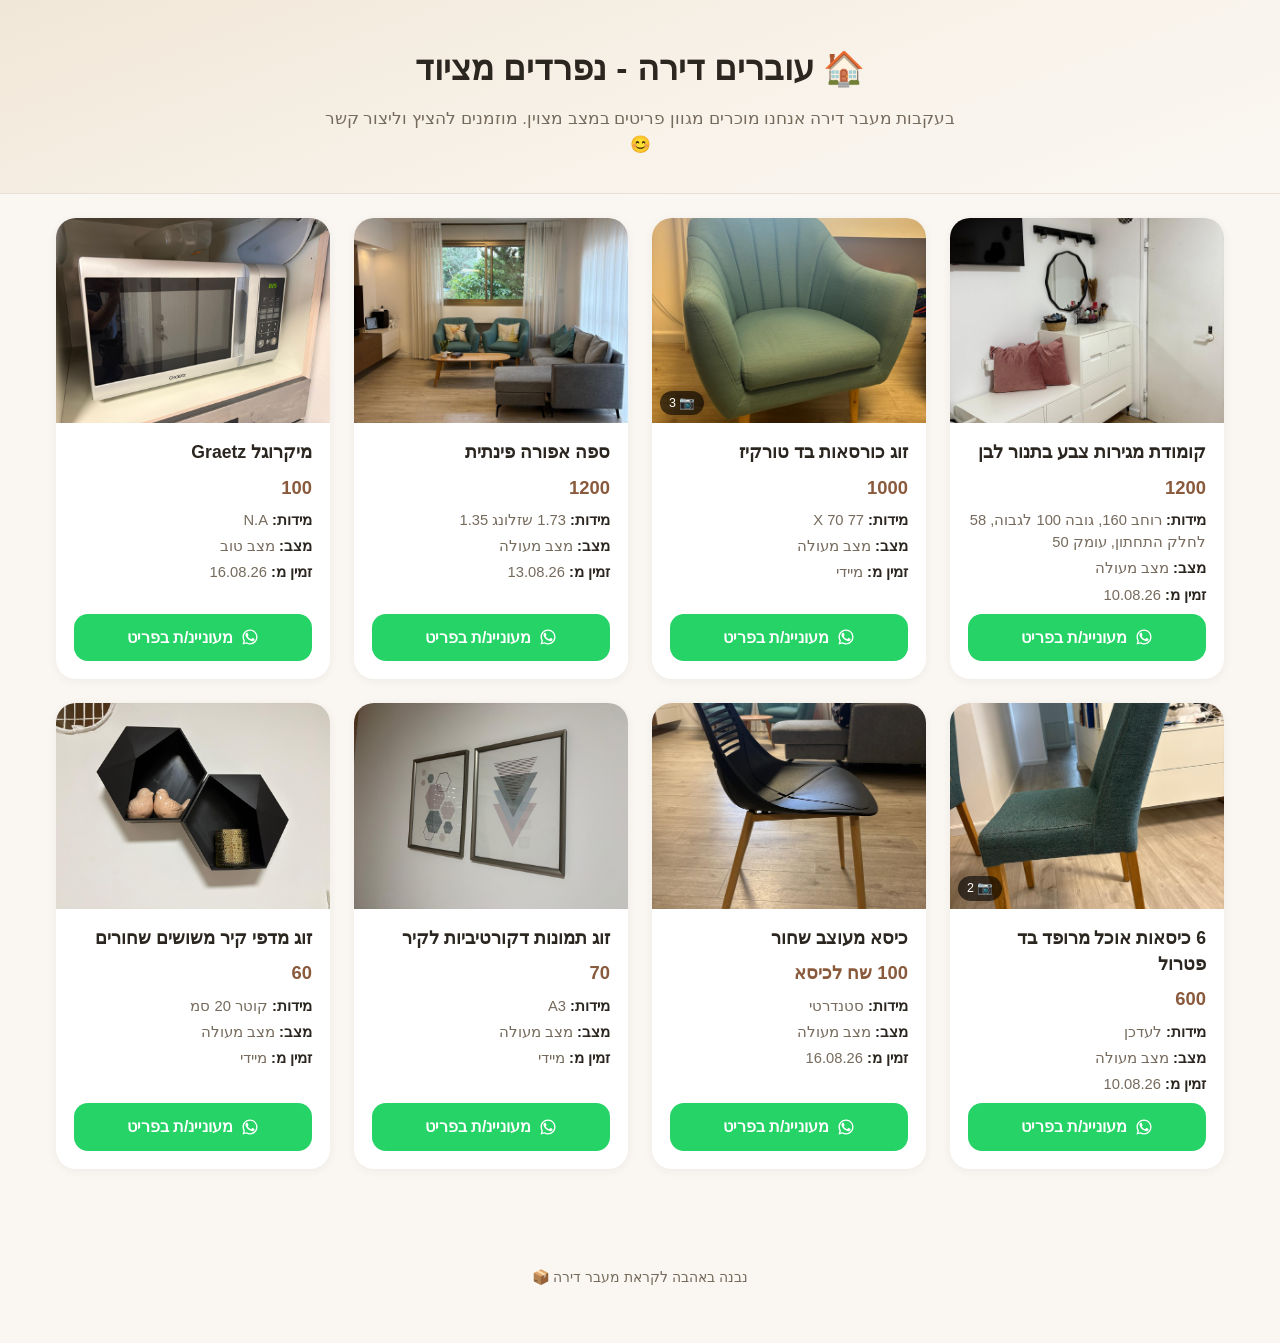
==== index.html @ f16ab115 "Initial commit: moving-sale static site Mobile-first HTML/CSS/JS site for selling used furniture wit" ====
<!DOCTYPE html>
<html lang="he" dir="rtl">
<head>
  <meta charset="UTF-8" />
  <meta name="viewport" content="width=device-width, initial-scale=1.0" />
  <title>עוברים דירה - נפרדים מציוד</title>
  <meta name="description" content="פריטי בית איכותיים למכירה בעקבות מעבר דירה" />
  <link rel="stylesheet" href="styles.css" />
</head>
<body>
  <header class="hero">
    <div class="hero__content">
      <h1 class="hero__title">🏠 עוברים דירה - נפרדים מציוד</h1>
      <p class="hero__subtitle">
        בעקבות מעבר דירה אנחנו מוכרים מגוון פריטים במצב מצוין. מוזמנים להציץ וליצור קשר 😊
      </p>
    </div>
  </header>

  <main class="container">
    <section id="products-grid" class="grid" aria-label="רשימת מוצרים">
      <!-- המוצרים מוזרקים כאן דינמית ע"י js/app.js -->
    </section>
  </main>

  <footer class="site-footer">
    <p>נבנה באהבה לקראת מעבר דירה 📦</p>
  </footer>

  <div id="lightbox" class="lightbox" hidden>
    <button type="button" class="lightbox__close" aria-label="סגירה">&times;</button>
    <button type="button" class="lightbox__nav lightbox__nav--prev" aria-label="התמונה הקודמת">‹</button>
    <img class="lightbox__image" src="" alt="" />
    <button type="button" class="lightbox__nav lightbox__nav--next" aria-label="התמונה הבאה">›</button>
    <span class="lightbox__counter"></span>
    <div class="lightbox__dots"></div>
  </div>

  <script src="js/config.js"></script>
  <script src="js/products.js"></script>
  <script src="js/utils.js"></script>
  <script src="js/lightbox.js"></script>
  <script src="js/app.js"></script>
</body>
</html>
---- styles.css ----
/* ===== משתנים גלובליים ===== */
:root {
  --color-bg: #faf7f2;
  --color-surface: #ffffff;
  --color-text: #2b2620;
  --color-text-muted: #756a5c;
  --color-border: #e8e0d5;
  --color-accent: #a9714f;
  --color-accent-dark: #8a5a3d;
  --color-whatsapp: #25d366;
  --color-whatsapp-dark: #1fb455;
  --color-sold: #9b9186;

  --radius-md: 14px;
  --radius-lg: 20px;
  --shadow-card: 0 2px 10px rgba(43, 38, 32, 0.06);
  --shadow-card-hover: 0 10px 24px rgba(43, 38, 32, 0.12);

  --font-main: "Segoe UI", "Heebo", Arial, sans-serif;
}

* {
  box-sizing: border-box;
}

html {
  -webkit-text-size-adjust: 100%;
}

body {
  margin: 0;
  font-family: var(--font-main);
  background: var(--color-bg);
  color: var(--color-text);
  line-height: 1.5;
}

img {
  max-width: 100%;
  display: block;
}

/* ===== Hero ===== */
.hero {
  background: linear-gradient(160deg, #f1e7d8 0%, #f8f2e9 55%, #faf7f2 100%);
  padding: 44px 20px 36px;
  text-align: center;
  border-bottom: 1px solid var(--color-border);
}

.hero__content {
  max-width: 640px;
  margin: 0 auto;
}

.hero__title {
  font-size: clamp(1.5rem, 5vw, 2.1rem);
  margin: 0 0 12px;
  color: var(--color-text);
}

.hero__subtitle {
  font-size: 1.05rem;
  color: var(--color-text-muted);
  margin: 0;
}

/* ===== Layout ===== */
.container {
  max-width: 1200px;
  margin: 0 auto;
  padding: 24px 16px 60px;
}

.grid {
  display: grid;
  grid-template-columns: 1fr;
  gap: 20px;
}

@media (min-width: 560px) {
  .grid {
    grid-template-columns: repeat(2, 1fr);
  }
}

@media (min-width: 900px) {
  .grid {
    grid-template-columns: repeat(3, 1fr);
    gap: 24px;
  }
}

@media (min-width: 1200px) {
  .grid {
    grid-template-columns: repeat(4, 1fr);
  }
}

.empty-state {
  text-align: center;
  color: var(--color-text-muted);
  grid-column: 1 / -1;
  padding: 40px 0;
}

/* ===== Card ===== */
.card {
  background: var(--color-surface);
  border-radius: var(--radius-lg);
  overflow: hidden;
  box-shadow: var(--shadow-card);
  transition: transform 0.2s ease, box-shadow 0.2s ease, opacity 0.2s ease;
  display: flex;
  flex-direction: column;
}

.card:hover {
  transform: translateY(-3px);
  box-shadow: var(--shadow-card-hover);
}

.card__image-wrap {
  position: relative;
  aspect-ratio: 4 / 3;
  overflow: hidden;
  background: #efe9df;
  cursor: pointer;
}

.card__image-wrap:focus-visible {
  outline: 3px solid var(--color-accent);
  outline-offset: -3px;
}

.card__image {
  width: 100%;
  height: 100%;
  object-fit: cover;
  transition: transform 0.25s ease;
}

.card__image-wrap:hover .card__image {
  transform: scale(1.04);
}

.card__gallery-badge {
  position: absolute;
  bottom: 8px;
  left: 8px;
  background: rgba(0, 0, 0, 0.6);
  color: #fff;
  font-size: 0.78rem;
  padding: 3px 9px;
  border-radius: 999px;
  display: inline-flex;
  align-items: center;
  gap: 4px;
}

.card__overlay {
  position: absolute;
  inset: 0;
  background: rgba(43, 38, 32, 0.55);
  color: #fff;
  display: flex;
  align-items: center;
  justify-content: center;
  font-size: 1.6rem;
  font-weight: 700;
  letter-spacing: 1px;
}

.card__body {
  padding: 16px 18px 18px;
  display: flex;
  flex-direction: column;
  gap: 8px;
  flex: 1;
}

.card__title {
  margin: 0;
  font-size: 1.1rem;
  color: var(--color-text);
}

.card__price {
  margin: 0;
  font-size: 1.15rem;
  font-weight: 700;
  color: var(--color-accent-dark);
}

.card__details {
  list-style: none;
  margin: 0;
  padding: 0;
  display: flex;
  flex-direction: column;
  gap: 4px;
  font-size: 0.92rem;
  color: var(--color-text-muted);
}

.card__label {
  color: var(--color-text);
  font-weight: 600;
}

/* ===== מוצר שנמכר ===== */
.card--sold {
  opacity: 0.65;
}

.card--sold .card__title,
.card--sold .card__price {
  color: var(--color-sold);
}

.card--sold:hover {
  transform: none;
  box-shadow: var(--shadow-card);
}

/* ===== כפתורים ===== */
.btn {
  margin-top: auto;
  display: inline-flex;
  align-items: center;
  justify-content: center;
  gap: 8px;
  padding: 12px 16px;
  border: none;
  border-radius: var(--radius-md);
  font-size: 0.98rem;
  font-weight: 600;
  cursor: pointer;
  text-decoration: none;
  transition: background 0.15s ease, transform 0.1s ease;
}

.btn:active {
  transform: scale(0.98);
}

.btn--whatsapp {
  background: var(--color-whatsapp);
  color: #fff;
}

.btn--whatsapp:hover {
  background: var(--color-whatsapp-dark);
}

.btn__icon {
  width: 18px;
  height: 18px;
  fill: currentColor;
  flex-shrink: 0;
}

.btn--sold {
  background: var(--color-border);
  color: var(--color-text-muted);
  cursor: not-allowed;
}

/* ===== Lightbox (תצוגת תמונה מוגדלת) ===== */
body.no-scroll {
  overflow: hidden;
}

.lightbox {
  position: fixed;
  inset: 0;
  z-index: 100;
  background: rgba(20, 17, 13, 0.92);
  display: flex;
  align-items: center;
  justify-content: center;
}

.lightbox[hidden] {
  display: none;
}

.lightbox__image {
  max-width: min(92vw, 900px);
  max-height: 82vh;
  object-fit: contain;
  border-radius: 8px;
  box-shadow: 0 10px 40px rgba(0, 0, 0, 0.5);
}

.lightbox__close {
  position: absolute;
  top: 16px;
  left: 16px;
  width: 40px;
  height: 40px;
  border-radius: 50%;
  border: none;
  background: rgba(255, 255, 255, 0.12);
  color: #fff;
  font-size: 1.6rem;
  line-height: 1;
  cursor: pointer;
}

.lightbox__close:hover {
  background: rgba(255, 255, 255, 0.22);
}

.lightbox__nav {
  position: absolute;
  top: 50%;
  transform: translateY(-50%);
  width: 48px;
  height: 48px;
  border-radius: 50%;
  border: none;
  background: rgba(255, 255, 255, 0.12);
  color: #fff;
  font-size: 2rem;
  line-height: 1;
  cursor: pointer;
  display: flex;
  align-items: center;
  justify-content: center;
}

.lightbox__nav:hover {
  background: rgba(255, 255, 255, 0.22);
}

.lightbox__nav--prev {
  right: 12px;
}

.lightbox__nav--next {
  left: 12px;
}

.lightbox__counter {
  position: absolute;
  top: 16px;
  right: 16px;
  color: #fff;
  background: rgba(255, 255, 255, 0.12);
  padding: 4px 12px;
  border-radius: 999px;
  font-size: 0.85rem;
}

.lightbox__dots {
  position: absolute;
  bottom: 20px;
  display: flex;
  gap: 8px;
}

.lightbox__dot {
  width: 9px;
  height: 9px;
  border-radius: 50%;
  background: rgba(255, 255, 255, 0.35);
  cursor: pointer;
}

.lightbox__dot.is-active {
  background: #fff;
}

@media (max-width: 560px) {
  .lightbox__nav {
    width: 40px;
    height: 40px;
    font-size: 1.6rem;
  }
}

/* ===== Footer ===== */
.site-footer {
  text-align: center;
  padding: 24px 16px 40px;
  color: var(--color-text-muted);
  font-size: 0.9rem;
}

/* ===================================================== */
/* ===================  Admin page  ===================== */
/* ===================================================== */

.admin-header {
  background: var(--color-surface);
  border-bottom: 1px solid var(--color-border);
  padding: 20px 16px;
}

.admin-header__inner {
  max-width: 1100px;
  margin: 0 auto;
  display: flex;
  flex-wrap: wrap;
  align-items: center;
  justify-content: space-between;
  gap: 12px;
}

.admin-header h1 {
  margin: 0;
  font-size: 1.4rem;
}

.admin-header a {
  color: var(--color-accent-dark);
  font-size: 0.9rem;
}

.admin-actions {
  max-width: 1100px;
  margin: 20px auto 0;
  padding: 0 16px;
  display: flex;
  flex-wrap: wrap;
  gap: 10px;
}

.admin-main {
  max-width: 1100px;
  margin: 0 auto;
  padding: 16px 16px 60px;
}

.admin-note {
  background: #fff7e6;
  border: 1px solid #f0dfad;
  color: #6b5626;
  border-radius: var(--radius-md);
  padding: 14px 16px;
  font-size: 0.92rem;
  margin-bottom: 20px;
  line-height: 1.6;
}

.admin-note code {
  background: rgba(0, 0, 0, 0.06);
  padding: 1px 6px;
  border-radius: 4px;
  font-size: 0.85em;
}

.admin-list {
  display: flex;
  flex-direction: column;
  gap: 14px;
}

.admin-card {
  background: var(--color-surface);
  border: 1px solid var(--color-border);
  border-radius: var(--radius-md);
  padding: 16px;
  display: grid;
  grid-template-columns: 90px 1fr;
  gap: 14px;
}

.admin-card.is-sold {
  opacity: 0.7;
  background: #f7f4ee;
}

.admin-card__thumb {
  width: 90px;
  height: 90px;
  object-fit: cover;
  border-radius: 10px;
  background: #efe9df;
}

.admin-card__fields {
  display: grid;
  grid-template-columns: 1fr;
  gap: 10px;
}

@media (min-width: 640px) {
  .admin-card__fields {
    grid-template-columns: repeat(2, 1fr);
  }
}

.field {
  display: flex;
  flex-direction: column;
  gap: 4px;
  font-size: 0.85rem;
  color: var(--color-text-muted);
}

.field input[type="text"],
.field input[type="url"] {
  font-family: inherit;
  font-size: 0.95rem;
  color: var(--color-text);
  padding: 8px 10px;
  border: 1px solid var(--color-border);
  border-radius: 8px;
  background: #fff;
}

.field input:focus {
  outline: 2px solid var(--color-accent);
  outline-offset: 1px;
}

.field--full {
  grid-column: 1 / -1;
}

.admin-card__row {
  grid-column: 1 / -1;
  display: flex;
  flex-wrap: wrap;
  align-items: center;
  gap: 14px;
  margin-top: 4px;
}

.sold-toggle {
  display: flex;
  align-items: center;
  gap: 8px;
  font-size: 0.9rem;
  cursor: pointer;
  user-select: none;
}

.sold-toggle input {
  width: 18px;
  height: 18px;
  cursor: pointer;
}

.btn--small {
  padding: 8px 14px;
  font-size: 0.85rem;
  border-radius: 8px;
}

.btn--outline {
  background: transparent;
  border: 1px solid var(--color-border);
  color: var(--color-text);
}

.btn--outline:hover {
  background: #f2ede4;
}

.btn--danger {
  background: transparent;
  border: 1px solid #e2b4a8;
  color: #a5432e;
}

.btn--danger:hover {
  background: #fbeae5;
}

.btn--primary {
  background: var(--color-accent);
  color: #fff;
}

.btn--primary:hover {
  background: var(--color-accent-dark);
}

.export-panel {
  margin-top: 28px;
  background: var(--color-surface);
  border: 1px solid var(--color-border);
  border-radius: var(--radius-md);
  padding: 16px;
}

.export-panel h2 {
  margin: 0 0 8px;
  font-size: 1.05rem;
}

.export-panel p {
  margin: 0 0 12px;
  font-size: 0.9rem;
  color: var(--color-text-muted);
}

.export-panel textarea {
  width: 100%;
  min-height: 180px;
  font-family: "Consolas", monospace;
  font-size: 0.82rem;
  padding: 10px;
  border-radius: 8px;
  border: 1px solid var(--color-border);
  resize: vertical;
  direction: ltr;
  text-align: left;
}
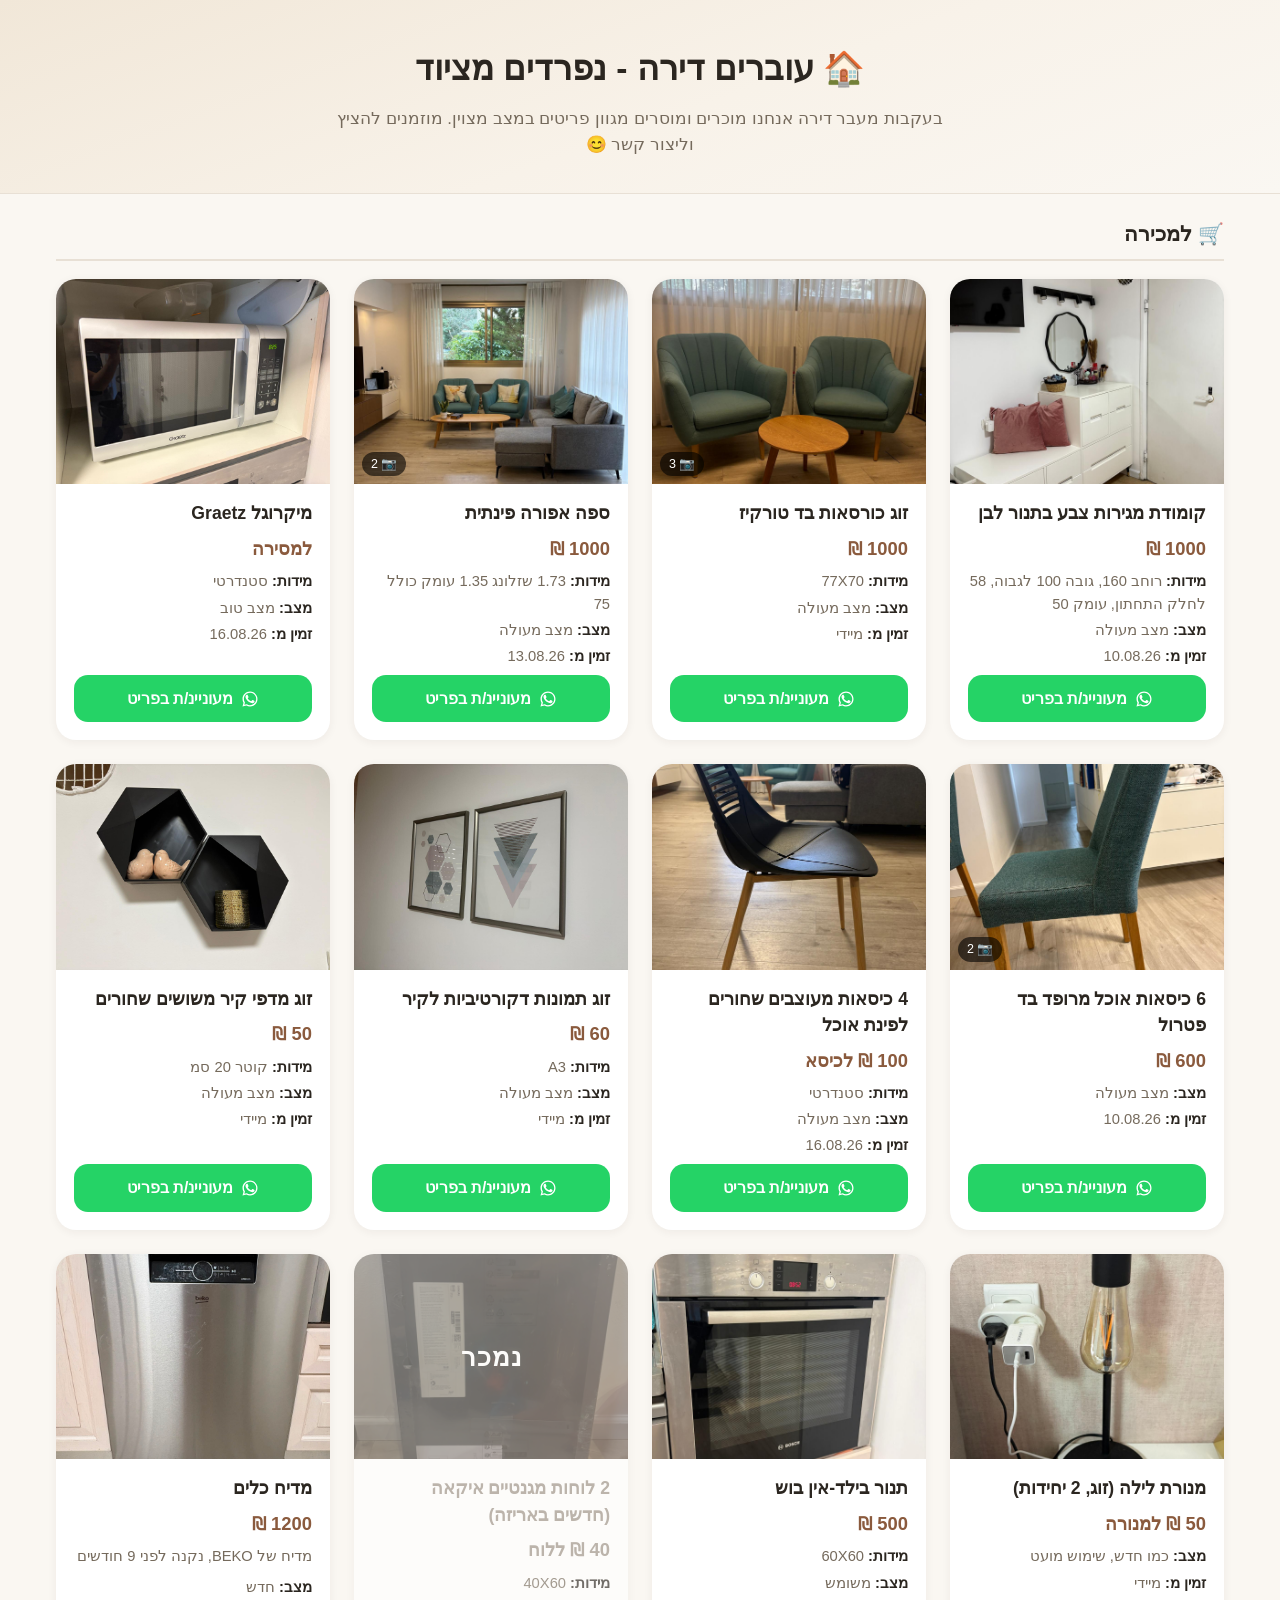
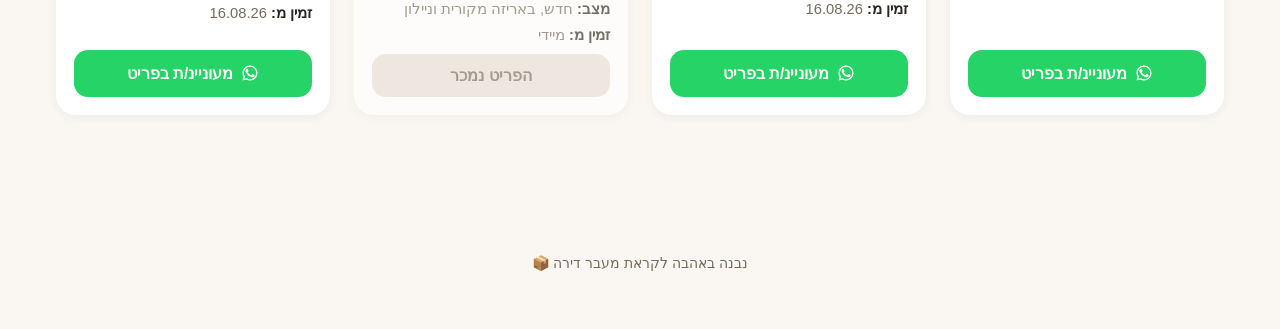
==== commit 1f4a05a1: "Split page into "for sale" and "free to a good home" sections Update the intro to "מוכרים ומוסרים" a" ====
--- a/index.html
+++ b/index.html
@@ -12,14 +12,24 @@
     <div class="hero__content">
       <h1 class="hero__title">🏠 עוברים דירה - נפרדים מציוד</h1>
       <p class="hero__subtitle">
-        בעקבות מעבר דירה אנחנו מוכרים מגוון פריטים במצב מצוין. מוזמנים להציץ וליצור קשר 😊
+        בעקבות מעבר דירה אנחנו מוכרים ומוסרים מגוון פריטים במצב מצוין. מוזמנים להציץ וליצור קשר 😊
       </p>
     </div>
   </header>
 
   <main class="container">
-    <section id="products-grid" class="grid" aria-label="רשימת מוצרים">
-      <!-- המוצרים מוזרקים כאן דינמית ע"י js/app.js -->
+    <section class="section-block">
+      <h2 class="section-title">🛒 למכירה</h2>
+      <div id="products-grid-sale" class="grid" aria-label="פריטים למכירה">
+        <!-- המוצרים מוזרקים כאן דינמית ע"י js/app.js -->
+      </div>
+    </section>
+
+    <section class="section-block" id="giveaway-section" hidden>
+      <h2 class="section-title">🎁 למסירה ללא עלות</h2>
+      <div id="products-grid-giveaway" class="grid" aria-label="פריטים למסירה">
+        <!-- המוצרים מוזרקים כאן דינמית ע"י js/app.js -->
+      </div>
     </section>
   </main>
 
--- a/styles.css
+++ b/styles.css
@@ -72,6 +72,22 @@
   padding: 24px 16px 60px;
 }
 
+.section-block {
+  margin-bottom: 40px;
+}
+
+.section-block:last-child {
+  margin-bottom: 0;
+}
+
+.section-title {
+  font-size: 1.3rem;
+  margin: 0 0 18px;
+  padding-bottom: 10px;
+  border-bottom: 2px solid var(--color-border);
+  color: var(--color-text);
+}
+
 .grid {
   display: grid;
   grid-template-columns: 1fr;
@@ -206,6 +222,13 @@
 .card__label {
   color: var(--color-text);
   font-weight: 600;
+}
+
+.card__description {
+  margin: 0;
+  font-size: 0.92rem;
+  color: var(--color-text-muted);
+  line-height: 1.5;
 }
 
 /* ===== מוצר שנמכר ===== */
@@ -529,6 +552,23 @@
   margin-top: 4px;
 }
 
+.category-select {
+  display: flex;
+  align-items: center;
+  gap: 8px;
+  font-size: 0.9rem;
+}
+
+.category-select select {
+  font-family: inherit;
+  font-size: 0.9rem;
+  padding: 6px 8px;
+  border: 1px solid var(--color-border);
+  border-radius: 8px;
+  background: #fff;
+  cursor: pointer;
+}
+
 .sold-toggle {
   display: flex;
   align-items: center;
